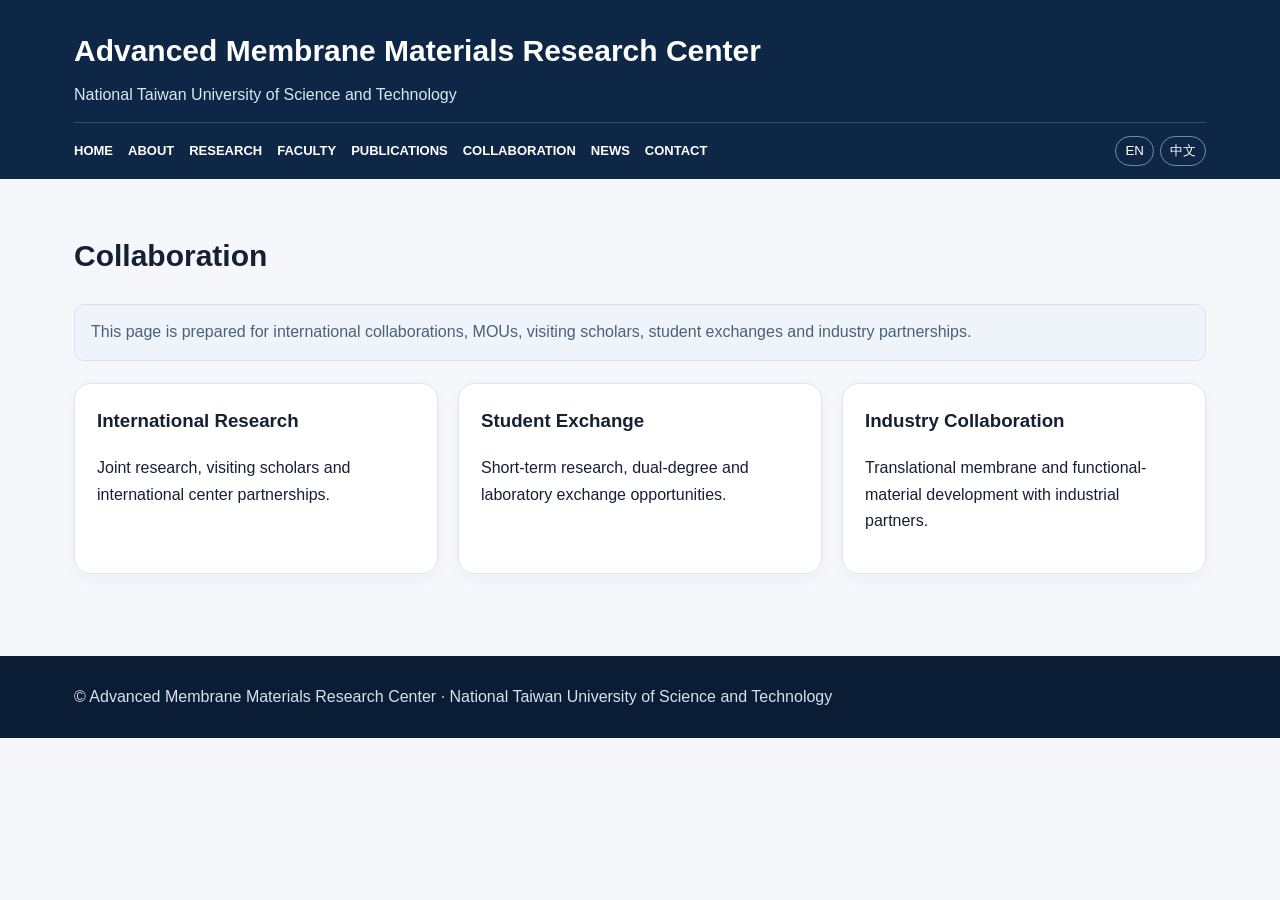
==== collaboration.html @ 9575aef3 "feat: publish bilingual AMMRC website" ====
<!doctype html><html lang="en"><head><meta charset="utf-8"><meta name="viewport" content="width=device-width,initial-scale=1"><title>Collaboration | AMMRC</title><link rel="stylesheet" href="style.css"></head><body><header class="top"><div class="wrap"><div class="brand"><h1 data-i18n="brand">Advanced Membrane Materials Research Center</h1><p data-i18n="affiliation">National Taiwan University of Science and Technology</p></div><nav class="nav"><a href="index.html" data-i18n="navHome">HOME</a><a href="about.html" data-i18n="navAbout">ABOUT</a><a href="research.html" data-i18n="navResearch">RESEARCH</a><a href="faculty.html" data-i18n="navFaculty">FACULTY</a><a href="publications.html" data-i18n="navPublications">PUBLICATIONS</a><a href="collaboration.html" data-i18n="navCollaboration">COLLABORATION</a><a href="news.html" data-i18n="navNews">NEWS</a><a href="contact.html" data-i18n="navContact">CONTACT</a><span class="lang-toggle"><button data-lang="en">EN</button><button data-lang="zh">中文</button></span></nav></div></header><section class="section"><div class="wrap"><h2 data-i18n="collaborationTitle">Collaboration</h2><div class="notice" data-i18n="collaborationText"></div><div class="grid" style="margin-top:22px"><article class="card"><h3>International Research</h3><p>Joint research, visiting scholars and international center partnerships.</p></article><article class="card"><h3>Student Exchange</h3><p>Short-term research, dual-degree and laboratory exchange opportunities.</p></article><article class="card"><h3>Industry Collaboration</h3><p>Translational membrane and functional-material development with industrial partners.</p></article></div></div></section><footer class="footer"><div class="wrap">© Advanced Membrane Materials Research Center · National Taiwan University of Science and Technology</div></footer><script src="language.js"></script></body></html>
---- style.css ----
:root{--nav:#0f2747;--accent:#2f68a5;--bg:#f5f7fb;--card:#fff;--ink:#162033;--muted:#5c667a;--line:#dfe5ee;--soft:#edf3f9}*{box-sizing:border-box}body{margin:0;font-family:Arial,"Noto Sans TC",sans-serif;background:var(--bg);color:var(--ink);line-height:1.65}a{color:var(--accent);text-decoration:none}a:hover{text-decoration:underline}img{max-width:100%;display:block}.wrap{max-width:1180px;margin:auto;padding:0 24px}.top{background:var(--nav);color:#fff}.brand{padding:26px 0 14px}.brand h1{margin:0;font-size:30px}.brand p{margin:6px 0 0;color:#dbe6f4}.nav{display:flex;gap:15px;align-items:center;flex-wrap:wrap;padding:13px 0;border-top:1px solid rgba(255,255,255,.18)}.nav a{color:#fff;font-size:13px;font-weight:800}.lang-toggle{margin-left:auto;display:flex;gap:6px}.lang-toggle button{border:1px solid rgba(255,255,255,.45);background:transparent;color:white;padding:5px 9px;border-radius:999px;cursor:pointer}.hero{padding:62px 0;background:linear-gradient(135deg,#e9f0f8,#fff)}.hero-grid{display:grid;grid-template-columns:1.2fr .8fr;gap:42px;align-items:center}.eyebrow{font-size:12px;letter-spacing:.14em;font-weight:800;color:#426a93}.hero h2{font-size:46px;line-height:1.12;margin:8px 0 18px}.hero p{font-size:18px;color:var(--muted)}.hero-panel{background:white;border:1px solid var(--line);border-radius:18px;padding:28px;box-shadow:0 10px 30px rgba(15,39,71,.08)}.section{padding:52px 0}.section-soft{background:var(--soft)}.section h2{font-size:30px;margin:0 0 24px}.grid{display:grid;grid-template-columns:repeat(3,minmax(0,1fr));gap:20px}.card{background:var(--card);border:1px solid var(--line);border-radius:16px;padding:22px;box-shadow:0 5px 16px rgba(20,40,70,.045)}.card h3{margin-top:0}.muted{color:var(--muted)}.btn{display:inline-block;background:var(--nav);color:white;padding:10px 15px;border-radius:8px;font-weight:700;margin-right:8px}.btn.light{background:white;color:var(--nav);border:1px solid #cbd7e5}.faculty-grid{display:grid;grid-template-columns:repeat(4,minmax(0,1fr));gap:20px}.faculty-card{background:white;border:1px solid var(--line);border-radius:16px;overflow:hidden;box-shadow:0 6px 18px rgba(20,40,70,.055)}.faculty-card img{width:100%;aspect-ratio:4/5;object-fit:cover;object-position:center top;background:#eef2f6}.faculty-card-body{padding:16px}.faculty-card h3{margin:0 0 3px}.faculty-card .role{font-weight:700;color:#2f4f70;font-size:14px}.tags{margin:10px 0}.tag{display:inline-block;background:#eaf1f9;color:#24486e;padding:4px 8px;border-radius:999px;font-size:12px;margin:2px}.actions{display:flex;gap:8px;flex-wrap:wrap;margin-top:12px}.profile-layout{display:grid;grid-template-columns:300px 1fr;gap:32px}.profile-photo{background:white;border:1px solid var(--line);border-radius:16px;overflow:hidden}.profile-photo img{width:100%;aspect-ratio:4/5;object-fit:cover}.pub-year{margin:0 0 34px}.pub-year h2{border-bottom:2px solid #dce5ef;padding-bottom:8px}.pub-item{background:#fff;border:1px solid var(--line);border-radius:12px;padding:16px 18px;margin:12px 0}.pub-item h3{margin:0 0 6px;font-size:18px}.pub-meta{font-size:14px;color:var(--muted)}.year-nav{display:flex;gap:8px;flex-wrap:wrap;margin:0 0 24px}.year-nav a{background:#eaf1f9;padding:6px 11px;border-radius:999px;font-weight:700}.footer{background:#0b1d35;color:#d7e1ed;padding:28px 0;margin-top:30px}.notice{background:#eef4fa;border:1px solid #d5e1ee;padding:14px 16px;border-radius:10px;color:#4d6075}.news-list{display:grid;gap:14px}.news-item{background:#fff;border:1px solid var(--line);border-radius:14px;padding:18px}.contact-grid{display:grid;grid-template-columns:1fr 1fr;gap:24px}@media(max-width:900px){.hero-grid,.profile-layout,.contact-grid{grid-template-columns:1fr}.grid{grid-template-columns:1fr 1fr}.faculty-grid{grid-template-columns:repeat(2,1fr)}.hero h2{font-size:38px}}@media(max-width:620px){.wrap{padding:0 18px}.brand h1{font-size:25px}.hero{padding:42px 0}.hero h2{font-size:32px}.grid,.faculty-grid{grid-template-columns:1fr}.nav{gap:10px}.lang-toggle{width:100%;margin-left:0}.section{padding:38px 0}}
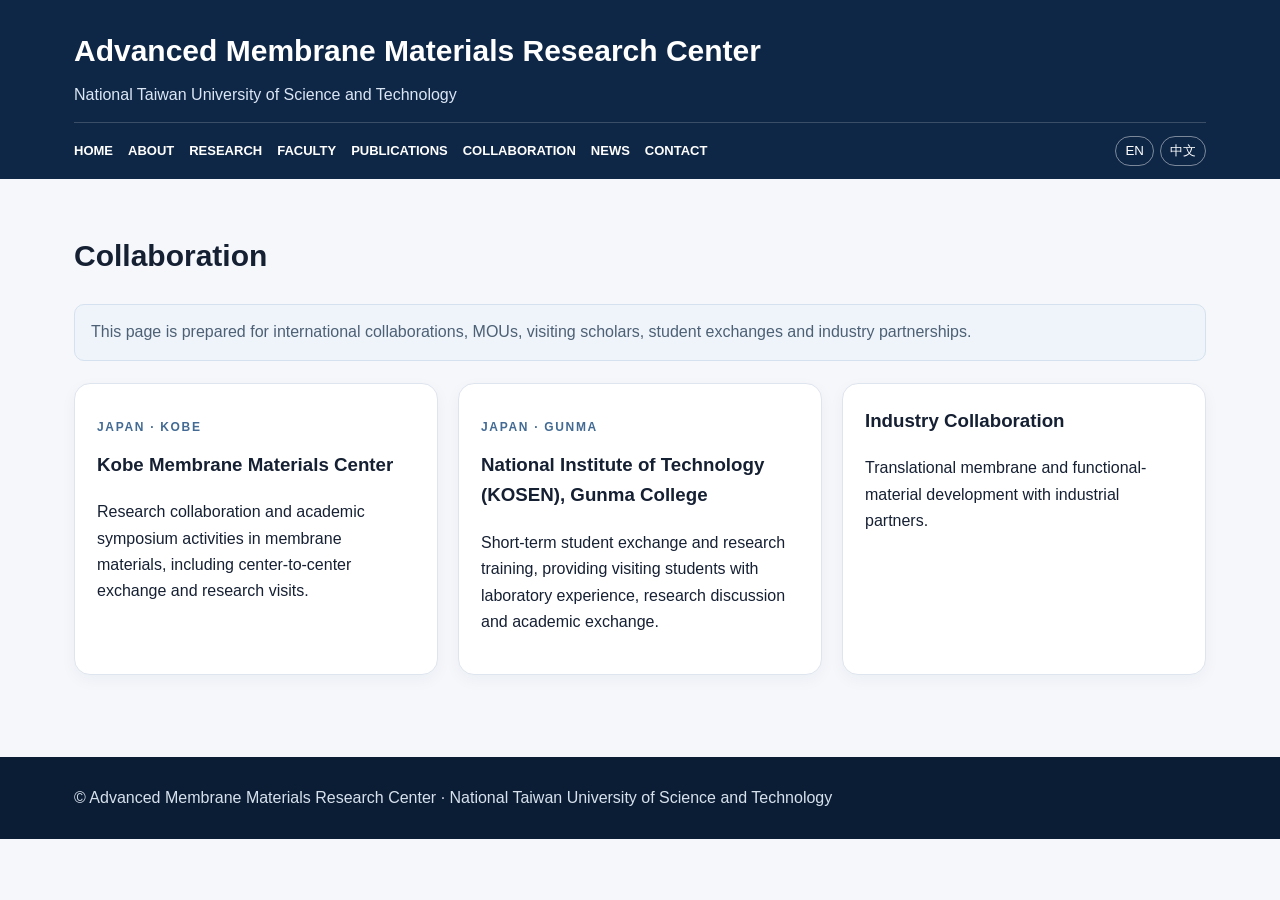
==== commit 2f3c3b6d: "feat: add Japan collaboration partners" ====
--- a/collaboration.html
+++ b/collaboration.html
@@ -1 +1 @@
-<!doctype html><html lang="en"><head><meta charset="utf-8"><meta name="viewport" content="width=device-width,initial-scale=1"><title>Collaboration | AMMRC</title><link rel="stylesheet" href="style.css"></head><body><header class="top"><div class="wrap"><div class="brand"><h1 data-i18n="brand">Advanced Membrane Materials Research Center</h1><p data-i18n="affiliation">National Taiwan University of Science and Technology</p></div><nav class="nav"><a href="index.html" data-i18n="navHome">HOME</a><a href="about.html" data-i18n="navAbout">ABOUT</a><a href="research.html" data-i18n="navResearch">RESEARCH</a><a href="faculty.html" data-i18n="navFaculty">FACULTY</a><a href="publications.html" data-i18n="navPublications">PUBLICATIONS</a><a href="collaboration.html" data-i18n="navCollaboration">COLLABORATION</a><a href="news.html" data-i18n="navNews">NEWS</a><a href="contact.html" data-i18n="navContact">CONTACT</a><span class="lang-toggle"><button data-lang="en">EN</button><button data-lang="zh">中文</button></span></nav></div></header><section class="section"><div class="wrap"><h2 data-i18n="collaborationTitle">Collaboration</h2><div class="notice" data-i18n="collaborationText"></div><div class="grid" style="margin-top:22px"><article class="card"><h3>International Research</h3><p>Joint research, visiting scholars and international center partnerships.</p></article><article class="card"><h3>Student Exchange</h3><p>Short-term research, dual-degree and laboratory exchange opportunities.</p></article><article class="card"><h3>Industry Collaboration</h3><p>Translational membrane and functional-material development with industrial partners.</p></article></div></div></section><footer class="footer"><div class="wrap">© Advanced Membrane Materials Research Center · National Taiwan University of Science and Technology</div></footer><script src="language.js"></script></body></html>+<!doctype html><html lang="en"><head><meta charset="utf-8"><meta name="viewport" content="width=device-width,initial-scale=1"><title>Collaboration | AMMRC</title><link rel="stylesheet" href="style.css"></head><body><header class="top"><div class="wrap"><div class="brand"><h1 data-i18n="brand">Advanced Membrane Materials Research Center</h1><p data-i18n="affiliation">National Taiwan University of Science and Technology</p></div><nav class="nav"><a href="index.html" data-i18n="navHome">HOME</a><a href="about.html" data-i18n="navAbout">ABOUT</a><a href="research.html" data-i18n="navResearch">RESEARCH</a><a href="faculty.html" data-i18n="navFaculty">FACULTY</a><a href="publications.html" data-i18n="navPublications">PUBLICATIONS</a><a href="collaboration.html" data-i18n="navCollaboration">COLLABORATION</a><a href="news.html" data-i18n="navNews">NEWS</a><a href="contact.html" data-i18n="navContact">CONTACT</a><span class="lang-toggle"><button data-lang="en">EN</button><button data-lang="zh">中文</button></span></nav></div></header><section class="section"><div class="wrap"><h2 data-i18n="collaborationTitle">Collaboration</h2><div class="notice" data-i18n="collaborationText"></div><div class="grid" style="margin-top:22px"><article class="card"><p class="eyebrow">JAPAN · KOBE</p><h3 data-i18n="kobeTitle">Kobe Membrane Materials Center</h3><p data-i18n="kobeText">Research collaboration and academic symposium activities in membrane materials, including center-to-center exchange and research visits.</p></article><article class="card"><p class="eyebrow">JAPAN · GUNMA</p><h3 data-i18n="gunmaTitle">National Institute of Technology (KOSEN), Gunma College</h3><p data-i18n="gunmaText">Short-term student exchange and research training, providing visiting students with laboratory experience, research discussion and academic exchange.</p></article><article class="card"><h3 data-i18n="industryTitle">Industry Collaboration</h3><p data-i18n="industryText">Translational membrane and functional-material development with industrial partners.</p></article></div></div></section><footer class="footer"><div class="wrap">© Advanced Membrane Materials Research Center · National Taiwan University of Science and Technology</div></footer><script src="language.js"></script></body></html>
--- a/style.css
+++ b/style.css
@@ -1 +1 @@
-:root{--nav:#0f2747;--accent:#2f68a5;--bg:#f5f7fb;--card:#fff;--ink:#162033;--muted:#5c667a;--line:#dfe5ee;--soft:#edf3f9}*{box-sizing:border-box}body{margin:0;font-family:Arial,"Noto Sans TC",sans-serif;background:var(--bg);color:var(--ink);line-height:1.65}a{color:var(--accent);text-decoration:none}a:hover{text-decoration:underline}img{max-width:100%;display:block}.wrap{max-width:1180px;margin:auto;padding:0 24px}.top{background:var(--nav);color:#fff}.brand{padding:26px 0 14px}.brand h1{margin:0;font-size:30px}.brand p{margin:6px 0 0;color:#dbe6f4}.nav{display:flex;gap:15px;align-items:center;flex-wrap:wrap;padding:13px 0;border-top:1px solid rgba(255,255,255,.18)}.nav a{color:#fff;font-size:13px;font-weight:800}.lang-toggle{margin-left:auto;display:flex;gap:6px}.lang-toggle button{border:1px solid rgba(255,255,255,.45);background:transparent;color:white;padding:5px 9px;border-radius:999px;cursor:pointer}.hero{padding:62px 0;background:linear-gradient(135deg,#e9f0f8,#fff)}.hero-grid{display:grid;grid-template-columns:1.2fr .8fr;gap:42px;align-items:center}.eyebrow{font-size:12px;letter-spacing:.14em;font-weight:800;color:#426a93}.hero h2{font-size:46px;line-height:1.12;margin:8px 0 18px}.hero p{font-size:18px;color:var(--muted)}.hero-panel{background:white;border:1px solid var(--line);border-radius:18px;padding:28px;box-shadow:0 10px 30px rgba(15,39,71,.08)}.section{padding:52px 0}.section-soft{background:var(--soft)}.section h2{font-size:30px;margin:0 0 24px}.grid{display:grid;grid-template-columns:repeat(3,minmax(0,1fr));gap:20px}.card{background:var(--card);border:1px solid var(--line);border-radius:16px;padding:22px;box-shadow:0 5px 16px rgba(20,40,70,.045)}.card h3{margin-top:0}.muted{color:var(--muted)}.btn{display:inline-block;background:var(--nav);color:white;padding:10px 15px;border-radius:8px;font-weight:700;margin-right:8px}.btn.light{background:white;color:var(--nav);border:1px solid #cbd7e5}.faculty-grid{display:grid;grid-template-columns:repeat(4,minmax(0,1fr));gap:20px}.faculty-card{background:white;border:1px solid var(--line);border-radius:16px;overflow:hidden;box-shadow:0 6px 18px rgba(20,40,70,.055)}.faculty-card img{width:100%;aspect-ratio:4/5;object-fit:cover;object-position:center top;background:#eef2f6}.faculty-card-body{padding:16px}.faculty-card h3{margin:0 0 3px}.faculty-card .role{font-weight:700;color:#2f4f70;font-size:14px}.tags{margin:10px 0}.tag{display:inline-block;background:#eaf1f9;color:#24486e;padding:4px 8px;border-radius:999px;font-size:12px;margin:2px}.actions{display:flex;gap:8px;flex-wrap:wrap;margin-top:12px}.profile-layout{display:grid;grid-template-columns:300px 1fr;gap:32px}.profile-photo{background:white;border:1px solid var(--line);border-radius:16px;overflow:hidden}.profile-photo img{width:100%;aspect-ratio:4/5;object-fit:cover}.pub-year{margin:0 0 34px}.pub-year h2{border-bottom:2px solid #dce5ef;padding-bottom:8px}.pub-item{background:#fff;border:1px solid var(--line);border-radius:12px;padding:16px 18px;margin:12px 0}.pub-item h3{margin:0 0 6px;font-size:18px}.pub-meta{font-size:14px;color:var(--muted)}.year-nav{display:flex;gap:8px;flex-wrap:wrap;margin:0 0 24px}.year-nav a{background:#eaf1f9;padding:6px 11px;border-radius:999px;font-weight:700}.footer{background:#0b1d35;color:#d7e1ed;padding:28px 0;margin-top:30px}.notice{background:#eef4fa;border:1px solid #d5e1ee;padding:14px 16px;border-radius:10px;color:#4d6075}.news-list{display:grid;gap:14px}.news-item{background:#fff;border:1px solid var(--line);border-radius:14px;padding:18px}.contact-grid{display:grid;grid-template-columns:1fr 1fr;gap:24px}@media(max-width:900px){.hero-grid,.profile-layout,.contact-grid{grid-template-columns:1fr}.grid{grid-template-columns:1fr 1fr}.faculty-grid{grid-template-columns:repeat(2,1fr)}.hero h2{font-size:38px}}@media(max-width:620px){.wrap{padding:0 18px}.brand h1{font-size:25px}.hero{padding:42px 0}.hero h2{font-size:32px}.grid,.faculty-grid{grid-template-columns:1fr}.nav{gap:10px}.lang-toggle{width:100%;margin-left:0}.section{padding:38px 0}}
+:root{--nav:#0f2747;--accent:#2f68a5;--bg:#f5f7fb;--card:#fff;--ink:#162033;--muted:#5c667a;--line:#dfe5ee;--soft:#edf3f9}*{box-sizing:border-box}body{margin:0;font-family:Arial,"Noto Sans TC",sans-serif;background:var(--bg);color:var(--ink);line-height:1.65}a{color:var(--accent);text-decoration:none}a:hover{text-decoration:underline}img{max-width:100%;display:block}.wrap{max-width:1180px;margin:auto;padding:0 24px}.top{background:var(--nav);color:#fff}.brand{padding:26px 0 14px}.brand h1{margin:0;font-size:30px}.brand p{margin:6px 0 0;color:#dbe6f4}.nav{display:flex;gap:15px;align-items:center;flex-wrap:wrap;padding:13px 0;border-top:1px solid rgba(255,255,255,.18)}.nav a{color:#fff;font-size:13px;font-weight:800}.lang-toggle{margin-left:auto;display:flex;gap:6px}.lang-toggle button{border:1px solid rgba(255,255,255,.45);background:transparent;color:white;padding:5px 9px;border-radius:999px;cursor:pointer}.hero{padding:62px 0;background:linear-gradient(135deg,#e9f0f8,#fff)}.hero-grid{display:grid;grid-template-columns:1.2fr .8fr;gap:42px;align-items:center}.eyebrow{font-size:12px;letter-spacing:.14em;font-weight:800;color:#426a93}.hero h2{font-size:46px;line-height:1.12;margin:8px 0 18px}.hero p{font-size:18px;color:var(--muted)}.hero-panel{background:white;border:1px solid var(--line);border-radius:18px;padding:28px;box-shadow:0 10px 30px rgba(15,39,71,.08)}.section{padding:52px 0}.section-soft{background:var(--soft)}.section h2{font-size:30px;margin:0 0 24px}.grid{display:grid;grid-template-columns:repeat(3,minmax(0,1fr));gap:20px}.card{background:var(--card);border:1px solid var(--line);border-radius:16px;padding:22px;box-shadow:0 5px 16px rgba(20,40,70,.045)}.card h3{margin-top:0}.muted{color:var(--muted)}.btn{display:inline-block;background:var(--nav);color:white;padding:10px 15px;border-radius:8px;font-weight:700;margin-right:8px}.btn.light{background:white;color:var(--nav);border:1px solid #cbd7e5}.video-head{max-width:760px;margin-bottom:22px}.video-head h2{margin:5px 0 8px}.video-head p:last-child{margin:0}.video-frame{position:relative;width:100%;aspect-ratio:16/9;background:#0b1d35;border-radius:18px;overflow:hidden;box-shadow:0 12px 32px rgba(15,39,71,.14);border:1px solid #d5e1ee}.video-frame iframe{position:absolute;inset:0;width:100%;height:100%;border:0}.faculty-grid{display:grid;grid-template-columns:repeat(4,minmax(0,1fr));gap:20px}.faculty-card{background:white;border:1px solid var(--line);border-radius:16px;overflow:hidden;box-shadow:0 6px 18px rgba(20,40,70,.055)}.faculty-card img{width:100%;aspect-ratio:4/5;object-fit:cover;object-position:center top;background:#eef2f6}.faculty-card-body{padding:16px}.faculty-card h3{margin:0 0 3px}.faculty-card .role{font-weight:700;color:#2f4f70;font-size:14px}.tags{margin:10px 0}.tag{display:inline-block;background:#eaf1f9;color:#24486e;padding:4px 8px;border-radius:999px;font-size:12px;margin:2px}.actions{display:flex;gap:8px;flex-wrap:wrap;margin-top:12px}.profile-layout{display:grid;grid-template-columns:300px 1fr;gap:32px}.profile-photo{background:white;border:1px solid var(--line);border-radius:16px;overflow:hidden}.profile-photo img{width:100%;aspect-ratio:4/5;object-fit:cover}.pub-year{margin:0 0 34px}.pub-year h2{border-bottom:2px solid #dce5ef;padding-bottom:8px}.pub-item{background:#fff;border:1px solid var(--line);border-radius:12px;padding:16px 18px;margin:12px 0}.pub-item h3{margin:0 0 6px;font-size:18px}.pub-meta{font-size:14px;color:var(--muted)}.year-nav{display:flex;gap:8px;flex-wrap:wrap;margin:0 0 24px}.year-nav a{background:#eaf1f9;padding:6px 11px;border-radius:999px;font-weight:700}.footer{background:#0b1d35;color:#d7e1ed;padding:28px 0;margin-top:30px}.notice{background:#eef4fa;border:1px solid #d5e1ee;padding:14px 16px;border-radius:10px;color:#4d6075}.news-list{display:grid;gap:14px}.news-item{background:#fff;border:1px solid var(--line);border-radius:14px;padding:18px}.contact-grid{display:grid;grid-template-columns:1fr 1fr;gap:24px}@media(max-width:900px){.hero-grid,.profile-layout,.contact-grid{grid-template-columns:1fr}.grid{grid-template-columns:1fr 1fr}.faculty-grid{grid-template-columns:repeat(2,1fr)}.hero h2{font-size:38px}}@media(max-width:620px){.wrap{padding:0 18px}.brand h1{font-size:25px}.hero{padding:42px 0}.hero h2{font-size:32px}.grid,.faculty-grid{grid-template-columns:1fr}.nav{gap:10px}.lang-toggle{width:100%;margin-left:0}.section{padding:38px 0}.video-frame{border-radius:12px}}
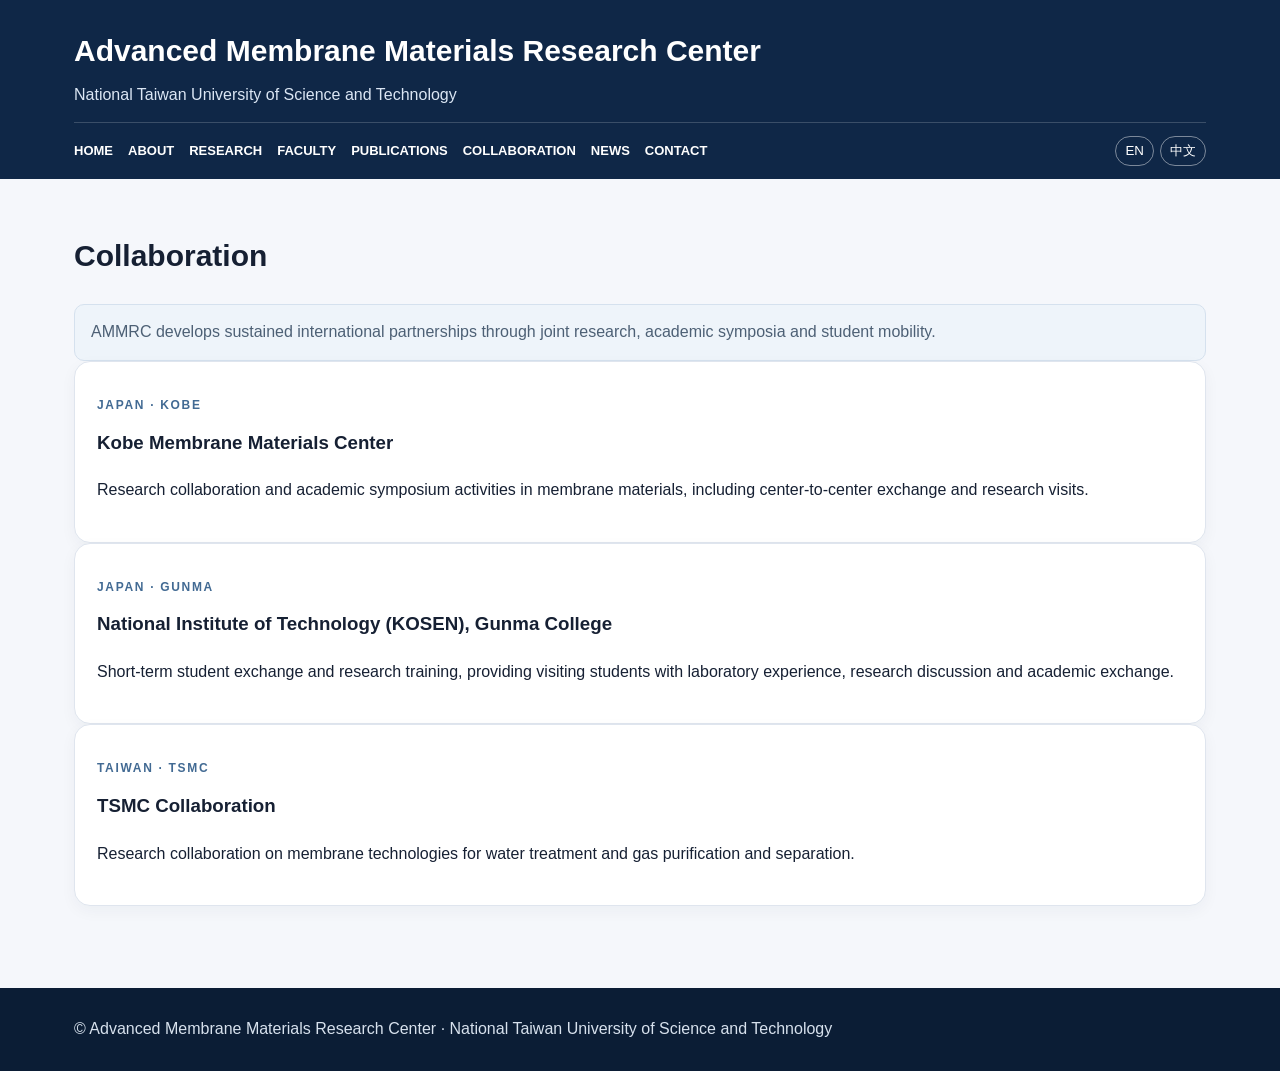
==== commit 74f2e7b2: "refine collaboration cards and TSMC full name" ====
--- a/collaboration.html
+++ b/collaboration.html
@@ -1 +1 @@
-<!doctype html><html lang="en"><head><meta charset="utf-8"><meta name="viewport" content="width=device-width,initial-scale=1"><title>Collaboration | AMMRC</title><link rel="stylesheet" href="style.css"></head><body><header class="top"><div class="wrap"><div class="brand"><h1 data-i18n="brand">Advanced Membrane Materials Research Center</h1><p data-i18n="affiliation">National Taiwan University of Science and Technology</p></div><nav class="nav"><a href="index.html" data-i18n="navHome">HOME</a><a href="about.html" data-i18n="navAbout">ABOUT</a><a href="research.html" data-i18n="navResearch">RESEARCH</a><a href="faculty.html" data-i18n="navFaculty">FACULTY</a><a href="publications.html" data-i18n="navPublications">PUBLICATIONS</a><a href="collaboration.html" data-i18n="navCollaboration">COLLABORATION</a><a href="news.html" data-i18n="navNews">NEWS</a><a href="contact.html" data-i18n="navContact">CONTACT</a><span class="lang-toggle"><button data-lang="en">EN</button><button data-lang="zh">中文</button></span></nav></div></header><section class="section"><div class="wrap"><h2 data-i18n="collaborationTitle">Collaboration</h2><div class="notice" data-i18n="collaborationText"></div><div class="grid" style="margin-top:22px"><article class="card"><p class="eyebrow">JAPAN · KOBE</p><h3 data-i18n="kobeTitle">Kobe Membrane Materials Center</h3><p data-i18n="kobeText">Research collaboration and academic symposium activities in membrane materials, including center-to-center exchange and research visits.</p></article><article class="card"><p class="eyebrow">JAPAN · GUNMA</p><h3 data-i18n="gunmaTitle">National Institute of Technology (KOSEN), Gunma College</h3><p data-i18n="gunmaText">Short-term student exchange and research training, providing visiting students with laboratory experience, research discussion and academic exchange.</p></article><article class="card"><h3 data-i18n="industryTitle">Industry Collaboration</h3><p data-i18n="industryText">Translational membrane and functional-material development with industrial partners.</p></article></div></div></section><footer class="footer"><div class="wrap">© Advanced Membrane Materials Research Center · National Taiwan University of Science and Technology</div></footer><script src="language.js"></script></body></html>+<!doctype html><html lang="en"><head><meta charset="utf-8"><meta name="viewport" content="width=device-width,initial-scale=1"><title>Collaboration | AMMRC</title><link rel="stylesheet" href="style.css?v=20261004-collaboration-2"></head><body><header class="top"><div class="wrap"><div class="brand"><h1 data-i18n="brand">Advanced Membrane Materials Research Center</h1><p data-i18n="affiliation">National Taiwan University of Science and Technology</p></div><nav class="nav"><a href="index.html" data-i18n="navHome">HOME</a><a href="about.html" data-i18n="navAbout">ABOUT</a><a href="research.html" data-i18n="navResearch">RESEARCH</a><a href="faculty.html" data-i18n="navFaculty">FACULTY</a><a href="publications.html" data-i18n="navPublications">PUBLICATIONS</a><a href="collaboration.html" data-i18n="navCollaboration">COLLABORATION</a><a href="news.html" data-i18n="navNews">NEWS</a><a href="contact.html" data-i18n="navContact">CONTACT</a><span class="lang-toggle"><button data-lang="en">EN</button><button data-lang="zh">中文</button></span></nav></div></header><section class="section collaboration-page"><div class="wrap"><h2 data-i18n="collaborationTitle">Collaboration</h2><div class="notice" data-i18n="collaborationText"></div><div class="collaboration-grid"><article class="card collaboration-card"><p class="eyebrow">JAPAN · KOBE</p><h3 data-i18n="kobeTitle">Kobe Membrane Materials Center</h3><p data-i18n="kobeText">Research collaboration and academic symposium activities in membrane materials, including center-to-center exchange and research visits.</p></article><article class="card collaboration-card"><p class="eyebrow">JAPAN · GUNMA</p><h3 data-i18n="gunmaTitle">National Institute of Technology (KOSEN), Gunma College</h3><p data-i18n="gunmaText">Short-term student exchange and research training, providing visiting students with laboratory experience, research discussion and academic exchange.</p></article><article class="card collaboration-card"><p class="eyebrow">TAIWAN · TSMC</p><h3 data-i18n="industryTitle">Taiwan Semiconductor Manufacturing Company Limited (TSMC)</h3><p data-i18n="industryText">Research collaboration on membrane technologies for water treatment and gas purification and separation.</p></article></div></div></section><footer class="footer"><div class="wrap">© Advanced Membrane Materials Research Center · National Taiwan University of Science and Technology</div></footer><script src="language.js"></script></body></html>
--- a/style.css
+++ b/style.css
@@ -1 +1 @@
-:root{--nav:#0f2747;--accent:#2f68a5;--bg:#f5f7fb;--card:#fff;--ink:#162033;--muted:#5c667a;--line:#dfe5ee;--soft:#edf3f9}*{box-sizing:border-box}body{margin:0;font-family:Arial,"Noto Sans TC",sans-serif;background:var(--bg);color:var(--ink);line-height:1.65}a{color:var(--accent);text-decoration:none}a:hover{text-decoration:underline}img{max-width:100%;display:block}.wrap{max-width:1180px;margin:auto;padding:0 24px}.top{background:var(--nav);color:#fff}.brand{padding:26px 0 14px}.brand h1{margin:0;font-size:30px}.brand p{margin:6px 0 0;color:#dbe6f4}.nav{display:flex;gap:15px;align-items:center;flex-wrap:wrap;padding:13px 0;border-top:1px solid rgba(255,255,255,.18)}.nav a{color:#fff;font-size:13px;font-weight:800}.lang-toggle{margin-left:auto;display:flex;gap:6px}.lang-toggle button{border:1px solid rgba(255,255,255,.45);background:transparent;color:white;padding:5px 9px;border-radius:999px;cursor:pointer}.hero{padding:62px 0;background:linear-gradient(135deg,#e9f0f8,#fff)}.hero-grid{display:grid;grid-template-columns:1.2fr .8fr;gap:42px;align-items:center}.eyebrow{font-size:12px;letter-spacing:.14em;font-weight:800;color:#426a93}.hero h2{font-size:46px;line-height:1.12;margin:8px 0 18px}.hero p{font-size:18px;color:var(--muted)}.hero-panel{background:white;border:1px solid var(--line);border-radius:18px;padding:28px;box-shadow:0 10px 30px rgba(15,39,71,.08)}.section{padding:52px 0}.section-soft{background:var(--soft)}.section h2{font-size:30px;margin:0 0 24px}.grid{display:grid;grid-template-columns:repeat(3,minmax(0,1fr));gap:20px}.card{background:var(--card);border:1px solid var(--line);border-radius:16px;padding:22px;box-shadow:0 5px 16px rgba(20,40,70,.045)}.card h3{margin-top:0}.muted{color:var(--muted)}.btn{display:inline-block;background:var(--nav);color:white;padding:10px 15px;border-radius:8px;font-weight:700;margin-right:8px}.btn.light{background:white;color:var(--nav);border:1px solid #cbd7e5}.video-head{max-width:760px;margin-bottom:22px}.video-head h2{margin:5px 0 8px}.video-head p:last-child{margin:0}.video-frame{position:relative;width:100%;aspect-ratio:16/9;background:#0b1d35;border-radius:18px;overflow:hidden;box-shadow:0 12px 32px rgba(15,39,71,.14);border:1px solid #d5e1ee}.video-frame iframe{position:absolute;inset:0;width:100%;height:100%;border:0}.faculty-grid{display:grid;grid-template-columns:repeat(4,minmax(0,1fr));gap:20px}.faculty-card{background:white;border:1px solid var(--line);border-radius:16px;overflow:hidden;box-shadow:0 6px 18px rgba(20,40,70,.055)}.faculty-card img{width:100%;aspect-ratio:4/5;object-fit:cover;object-position:center top;background:#eef2f6}.faculty-card-body{padding:16px}.faculty-card h3{margin:0 0 3px}.faculty-card .role{font-weight:700;color:#2f4f70;font-size:14px}.tags{margin:10px 0}.tag{display:inline-block;background:#eaf1f9;color:#24486e;padding:4px 8px;border-radius:999px;font-size:12px;margin:2px}.actions{display:flex;gap:8px;flex-wrap:wrap;margin-top:12px}.profile-layout{display:grid;grid-template-columns:300px 1fr;gap:32px}.profile-photo{background:white;border:1px solid var(--line);border-radius:16px;overflow:hidden}.profile-photo img{width:100%;aspect-ratio:4/5;object-fit:cover}.pub-year{margin:0 0 34px}.pub-year h2{border-bottom:2px solid #dce5ef;padding-bottom:8px}.pub-item{background:#fff;border:1px solid var(--line);border-radius:12px;padding:16px 18px;margin:12px 0}.pub-item h3{margin:0 0 6px;font-size:18px}.pub-meta{font-size:14px;color:var(--muted)}.year-nav{display:flex;gap:8px;flex-wrap:wrap;margin:0 0 24px}.year-nav a{background:#eaf1f9;padding:6px 11px;border-radius:999px;font-weight:700}.footer{background:#0b1d35;color:#d7e1ed;padding:28px 0;margin-top:30px}.notice{background:#eef4fa;border:1px solid #d5e1ee;padding:14px 16px;border-radius:10px;color:#4d6075}.news-list{display:grid;gap:14px}.news-item{background:#fff;border:1px solid var(--line);border-radius:14px;padding:18px}.contact-grid{display:grid;grid-template-columns:1fr 1fr;gap:24px}@media(max-width:900px){.hero-grid,.profile-layout,.contact-grid{grid-template-columns:1fr}.grid{grid-template-columns:1fr 1fr}.faculty-grid{grid-template-columns:repeat(2,1fr)}.hero h2{font-size:38px}}@media(max-width:620px){.wrap{padding:0 18px}.brand h1{font-size:25px}.hero{padding:42px 0}.hero h2{font-size:32px}.grid,.faculty-grid{grid-template-columns:1fr}.nav{gap:10px}.lang-toggle{width:100%;margin-left:0}.section{padding:38px 0}.video-frame{border-radius:12px}}
+:root{--nav:#0f2747;--accent:#2f68a5;--bg:#f5f7fb;--card:#fff;--ink:#162033;--muted:#5c667a;--line:#dfe5ee;--soft:#edf3f9}*{box-sizing:border-box}body{margin:0;font-family:Arial,"Noto Sans TC",sans-serif;background:var(--bg);color:var(--ink);line-height:1.65}a{color:var(--accent);text-decoration:none}a:hover{text-decoration:underline}img{max-width:100%;display:block}.wrap{max-width:1180px;margin:auto;padding:0 24px}.top{background:var(--nav);color:#fff}.brand{padding:26px 0 14px}.brand h1{margin:0;font-size:30px}.brand p{margin:6px 0 0;color:#dbe6f4}.nav{display:flex;gap:15px;align-items:center;flex-wrap:wrap;padding:13px 0;border-top:1px solid rgba(255,255,255,.18)}.nav a{color:#fff;font-size:13px;font-weight:800}.lang-toggle{margin-left:auto;display:flex;gap:6px}.lang-toggle button{border:1px solid rgba(255,255,255,.45);background:transparent;color:white;padding:5px 9px;border-radius:999px;cursor:pointer}.hero{padding:62px 0;background:linear-gradient(135deg,#e9f0f8,#fff)}.hero-grid{display:grid;grid-template-columns:1.2fr .8fr;gap:42px;align-items:center}.eyebrow{font-size:12px;letter-spacing:.14em;font-weight:800;color:#426a93}.hero h2{font-size:46px;line-height:1.12;margin:8px 0 18px}.hero p{font-size:18px;color:var(--muted)}.hero-panel{background:white;border:1px solid var(--line);border-radius:18px;padding:28px;box-shadow:0 10px 30px rgba(15,39,71,.08)}.section{padding:52px 0}.section-soft{background:var(--soft)}.section h2{font-size:30px;margin:0 0 24px}.grid{display:grid;grid-template-columns:repeat(3,minmax(0,1fr));gap:20px}.card{background:var(--card);border:1px solid var(--line);border-radius:16px;padding:22px;box-shadow:0 5px 16px rgba(20,40,70,.045)}.card h3{margin-top:0}.muted{color:var(--muted)}.btn{display:inline-block;background:var(--nav);color:white;padding:10px 15px;border-radius:8px;font-weight:700;margin-right:8px}.btn.light{background:white;color:var(--nav);border:1px solid #cbd7e5}.intro-video .video-head{max-width:900px;margin:0 auto 26px;text-align:center}.video-head h2{margin:5px 0 8px}.video-head p:last-child{margin:0}.video-frame{position:relative;width:min(100%,1080px);margin:0 auto;aspect-ratio:16/9;background:#0b1d35;border-radius:18px;overflow:hidden;box-shadow:0 12px 32px rgba(15,39,71,.14);border:1px solid #d5e1ee}.video-frame iframe{position:absolute;inset:0;width:100%;height:100%;border:0}.research-page{padding-top:46px}.research-intro{max-width:900px;margin-bottom:30px}.research-intro h2{font-size:42px;margin:4px 0 10px}.research-intro .muted{font-size:18px;max-width:880px;margin:0}.research-grid{display:grid;grid-template-columns:repeat(2,minmax(0,1fr));gap:28px}.research-card{background:#fff;border:1px solid var(--line);border-radius:20px;overflow:hidden;box-shadow:0 10px 28px rgba(20,40,70,.07);transition:transform .18s ease,box-shadow .18s ease}.research-card:hover{transform:translateY(-3px);box-shadow:0 16px 36px rgba(20,40,70,.11)}.research-card>img{width:100%;aspect-ratio:4/3;object-fit:cover;background:#fff;border-bottom:1px solid #e4e9f0}.research-card-body{position:relative;padding:24px 26px 28px}.research-card-body h3{font-size:24px;line-height:1.25;margin:0 0 12px;padding-right:48px;color:#14213a}.research-card-body p{margin:0;color:var(--muted);font-size:16px}.research-no{position:absolute;right:24px;top:22px;font-size:13px;font-weight:800;letter-spacing:.08em;color:#6c88a7;background:#eef4fa;border:1px solid #d8e3ee;border-radius:999px;padding:4px 8px}.faculty-grid{display:grid;grid-template-columns:repeat(4,minmax(0,1fr));gap:20px}.faculty-card{background:white;border:1px solid var(--line);border-radius:16px;overflow:hidden;box-shadow:0 6px 18px rgba(20,40,70,.055)}.faculty-card img{width:100%;aspect-ratio:4/5;object-fit:cover;object-position:center top;background:#eef2f6}.faculty-card-body{padding:16px}.faculty-card h3{margin:0 0 3px}.faculty-card .role{font-weight:700;color:#2f4f70;font-size:14px}.tags{margin:10px 0}.tag{display:inline-block;background:#eaf1f9;color:#24486e;padding:4px 8px;border-radius:999px;font-size:12px;margin:2px}.actions{display:flex;gap:8px;flex-wrap:wrap;margin-top:12px}.profile-layout{display:grid;grid-template-columns:300px 1fr;gap:32px}.profile-photo{background:white;border:1px solid var(--line);border-radius:16px;overflow:hidden}.profile-photo img{width:100%;aspect-ratio:4/5;object-fit:cover}.pub-year{margin:0 0 34px}.pub-year h2{border-bottom:2px solid #dce5ef;padding-bottom:8px}.pub-item{background:#fff;border:1px solid var(--line);border-radius:12px;padding:16px 18px;margin:12px 0}.pub-item h3{margin:0 0 6px;font-size:18px}.pub-meta{font-size:14px;color:var(--muted)}.year-nav{display:flex;gap:8px;flex-wrap:wrap;margin:0 0 24px}.year-nav a{background:#eaf1f9;padding:6px 11px;border-radius:999px;font-weight:700}.footer{background:#0b1d35;color:#d7e1ed;padding:28px 0;margin-top:30px}.notice{background:#eef4fa;border:1px solid #d5e1ee;padding:14px 16px;border-radius:10px;color:#4d6075}.news-list{display:grid;gap:14px}.news-item{background:#fff;border:1px solid var(--line);border-radius:14px;padding:18px}.contact-grid{display:grid;grid-template-columns:1fr 1fr;gap:24px}@media(max-width:900px){.hero-grid,.profile-layout,.contact-grid{grid-template-columns:1fr}.grid{grid-template-columns:1fr 1fr}.faculty-grid{grid-template-columns:repeat(2,1fr)}.research-grid{grid-template-columns:1fr}.hero h2{font-size:38px}.video-frame{width:100%}.research-intro h2{font-size:36px}}@media(max-width:620px){.wrap{padding:0 18px}.brand h1{font-size:25px}.hero{padding:42px 0}.hero h2{font-size:32px}.grid,.faculty-grid{grid-template-columns:1fr}.nav{gap:10px}.lang-toggle{width:100%;margin-left:0}.section{padding:38px 0}.intro-video .video-head{text-align:left;margin-bottom:20px}.video-frame{border-radius:12px}.research-page{padding-top:34px}.research-intro h2{font-size:32px}.research-intro .muted{font-size:16px}.research-grid{gap:20px}.research-card{border-radius:16px}.research-card-body{padding:20px}.research-card-body h3{font-size:21px;padding-right:44px}.research-no{right:18px;top:18px}}
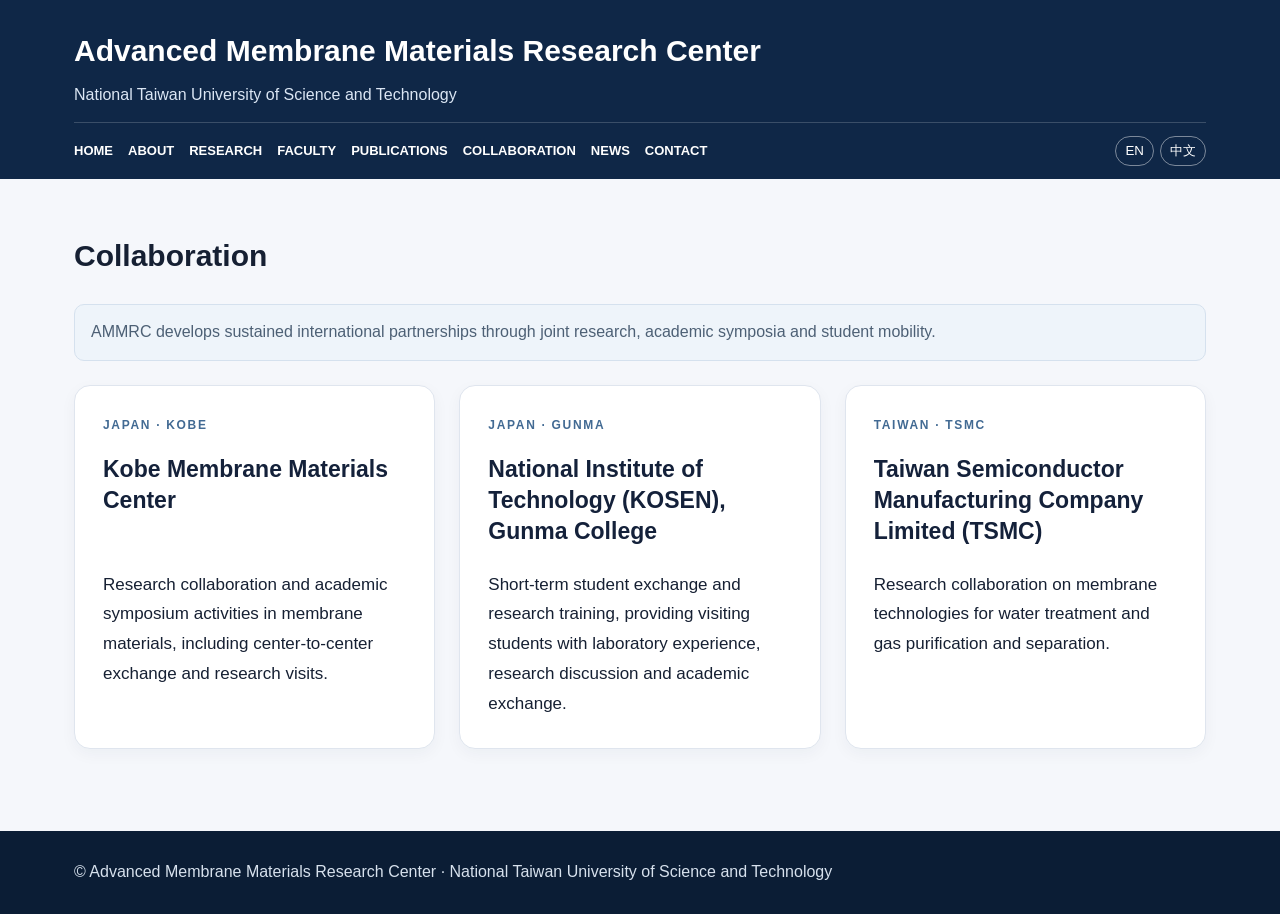
==== commit 1eaf35ff: "fix: show full TSMC company name on collaboration page" ====
--- a/collaboration.html
+++ b/collaboration.html
@@ -1 +1 @@
-<!doctype html><html lang="en"><head><meta charset="utf-8"><meta name="viewport" content="width=device-width,initial-scale=1"><title>Collaboration | AMMRC</title><link rel="stylesheet" href="style.css?v=20261004-collaboration-2"></head><body><header class="top"><div class="wrap"><div class="brand"><h1 data-i18n="brand">Advanced Membrane Materials Research Center</h1><p data-i18n="affiliation">National Taiwan University of Science and Technology</p></div><nav class="nav"><a href="index.html" data-i18n="navHome">HOME</a><a href="about.html" data-i18n="navAbout">ABOUT</a><a href="research.html" data-i18n="navResearch">RESEARCH</a><a href="faculty.html" data-i18n="navFaculty">FACULTY</a><a href="publications.html" data-i18n="navPublications">PUBLICATIONS</a><a href="collaboration.html" data-i18n="navCollaboration">COLLABORATION</a><a href="news.html" data-i18n="navNews">NEWS</a><a href="contact.html" data-i18n="navContact">CONTACT</a><span class="lang-toggle"><button data-lang="en">EN</button><button data-lang="zh">中文</button></span></nav></div></header><section class="section collaboration-page"><div class="wrap"><h2 data-i18n="collaborationTitle">Collaboration</h2><div class="notice" data-i18n="collaborationText"></div><div class="collaboration-grid"><article class="card collaboration-card"><p class="eyebrow">JAPAN · KOBE</p><h3 data-i18n="kobeTitle">Kobe Membrane Materials Center</h3><p data-i18n="kobeText">Research collaboration and academic symposium activities in membrane materials, including center-to-center exchange and research visits.</p></article><article class="card collaboration-card"><p class="eyebrow">JAPAN · GUNMA</p><h3 data-i18n="gunmaTitle">National Institute of Technology (KOSEN), Gunma College</h3><p data-i18n="gunmaText">Short-term student exchange and research training, providing visiting students with laboratory experience, research discussion and academic exchange.</p></article><article class="card collaboration-card"><p class="eyebrow">TAIWAN · TSMC</p><h3 data-i18n="industryTitle">Taiwan Semiconductor Manufacturing Company Limited (TSMC)</h3><p data-i18n="industryText">Research collaboration on membrane technologies for water treatment and gas purification and separation.</p></article></div></div></section><footer class="footer"><div class="wrap">© Advanced Membrane Materials Research Center · National Taiwan University of Science and Technology</div></footer><script src="language.js"></script></body></html>+<!doctype html><html lang="en"><head><meta charset="utf-8"><meta name="viewport" content="width=device-width,initial-scale=1"><title>Collaboration | AMMRC</title><link rel="stylesheet" href="style.css?v=20261004-collaboration-2"></head><body><header class="top"><div class="wrap"><div class="brand"><h1 data-i18n="brand">Advanced Membrane Materials Research Center</h1><p data-i18n="affiliation">National Taiwan University of Science and Technology</p></div><nav class="nav"><a href="index.html" data-i18n="navHome">HOME</a><a href="about.html" data-i18n="navAbout">ABOUT</a><a href="research.html" data-i18n="navResearch">RESEARCH</a><a href="faculty.html" data-i18n="navFaculty">FACULTY</a><a href="publications.html" data-i18n="navPublications">PUBLICATIONS</a><a href="collaboration.html" data-i18n="navCollaboration">COLLABORATION</a><a href="news.html" data-i18n="navNews">NEWS</a><a href="contact.html" data-i18n="navContact">CONTACT</a><span class="lang-toggle"><button data-lang="en">EN</button><button data-lang="zh">中文</button></span></nav></div></header><section class="section collaboration-page"><div class="wrap"><h2 data-i18n="collaborationTitle">Collaboration</h2><div class="notice" data-i18n="collaborationText"></div><div class="collaboration-grid"><article class="card collaboration-card"><p class="eyebrow">JAPAN · KOBE</p><h3 data-i18n="kobeTitle">Kobe Membrane Materials Center</h3><p data-i18n="kobeText">Research collaboration and academic symposium activities in membrane materials, including center-to-center exchange and research visits.</p></article><article class="card collaboration-card"><p class="eyebrow">JAPAN · GUNMA</p><h3 data-i18n="gunmaTitle">National Institute of Technology (KOSEN), Gunma College</h3><p data-i18n="gunmaText">Short-term student exchange and research training, providing visiting students with laboratory experience, research discussion and academic exchange.</p></article><article class="card collaboration-card"><p class="eyebrow">TAIWAN · TSMC</p><h3 data-i18n="industryTitle">Taiwan Semiconductor Manufacturing Company Limited (TSMC)</h3><p data-i18n="industryText">Research collaboration on membrane technologies for water treatment and gas purification and separation.</p></article></div></div></section><footer class="footer"><div class="wrap">© Advanced Membrane Materials Research Center · National Taiwan University of Science and Technology</div></footer><script src="language.js?v=20261004-tsmc-fullname-1"></script></body></html>
--- a/style.css
+++ b/style.css
@@ -1 +1 @@
-:root{--nav:#0f2747;--accent:#2f68a5;--bg:#f5f7fb;--card:#fff;--ink:#162033;--muted:#5c667a;--line:#dfe5ee;--soft:#edf3f9}*{box-sizing:border-box}body{margin:0;font-family:Arial,"Noto Sans TC",sans-serif;background:var(--bg);color:var(--ink);line-height:1.65}a{color:var(--accent);text-decoration:none}a:hover{text-decoration:underline}img{max-width:100%;display:block}.wrap{max-width:1180px;margin:auto;padding:0 24px}.top{background:var(--nav);color:#fff}.brand{padding:26px 0 14px}.brand h1{margin:0;font-size:30px}.brand p{margin:6px 0 0;color:#dbe6f4}.nav{display:flex;gap:15px;align-items:center;flex-wrap:wrap;padding:13px 0;border-top:1px solid rgba(255,255,255,.18)}.nav a{color:#fff;font-size:13px;font-weight:800}.lang-toggle{margin-left:auto;display:flex;gap:6px}.lang-toggle button{border:1px solid rgba(255,255,255,.45);background:transparent;color:white;padding:5px 9px;border-radius:999px;cursor:pointer}.hero{padding:62px 0;background:linear-gradient(135deg,#e9f0f8,#fff)}.hero-grid{display:grid;grid-template-columns:1.2fr .8fr;gap:42px;align-items:center}.eyebrow{font-size:12px;letter-spacing:.14em;font-weight:800;color:#426a93}.hero h2{font-size:46px;line-height:1.12;margin:8px 0 18px}.hero p{font-size:18px;color:var(--muted)}.hero-panel{background:white;border:1px solid var(--line);border-radius:18px;padding:28px;box-shadow:0 10px 30px rgba(15,39,71,.08)}.section{padding:52px 0}.section-soft{background:var(--soft)}.section h2{font-size:30px;margin:0 0 24px}.grid{display:grid;grid-template-columns:repeat(3,minmax(0,1fr));gap:20px}.card{background:var(--card);border:1px solid var(--line);border-radius:16px;padding:22px;box-shadow:0 5px 16px rgba(20,40,70,.045)}.card h3{margin-top:0}.muted{color:var(--muted)}.btn{display:inline-block;background:var(--nav);color:white;padding:10px 15px;border-radius:8px;font-weight:700;margin-right:8px}.btn.light{background:white;color:var(--nav);border:1px solid #cbd7e5}.intro-video .video-head{max-width:900px;margin:0 auto 26px;text-align:center}.video-head h2{margin:5px 0 8px}.video-head p:last-child{margin:0}.video-frame{position:relative;width:min(100%,1080px);margin:0 auto;aspect-ratio:16/9;background:#0b1d35;border-radius:18px;overflow:hidden;box-shadow:0 12px 32px rgba(15,39,71,.14);border:1px solid #d5e1ee}.video-frame iframe{position:absolute;inset:0;width:100%;height:100%;border:0}.research-page{padding-top:46px}.research-intro{max-width:900px;margin-bottom:30px}.research-intro h2{font-size:42px;margin:4px 0 10px}.research-intro .muted{font-size:18px;max-width:880px;margin:0}.research-grid{display:grid;grid-template-columns:repeat(2,minmax(0,1fr));gap:28px}.research-card{background:#fff;border:1px solid var(--line);border-radius:20px;overflow:hidden;box-shadow:0 10px 28px rgba(20,40,70,.07);transition:transform .18s ease,box-shadow .18s ease}.research-card:hover{transform:translateY(-3px);box-shadow:0 16px 36px rgba(20,40,70,.11)}.research-card>img{width:100%;aspect-ratio:4/3;object-fit:cover;background:#fff;border-bottom:1px solid #e4e9f0}.research-card-body{position:relative;padding:24px 26px 28px}.research-card-body h3{font-size:24px;line-height:1.25;margin:0 0 12px;padding-right:48px;color:#14213a}.research-card-body p{margin:0;color:var(--muted);font-size:16px}.research-no{position:absolute;right:24px;top:22px;font-size:13px;font-weight:800;letter-spacing:.08em;color:#6c88a7;background:#eef4fa;border:1px solid #d8e3ee;border-radius:999px;padding:4px 8px}.faculty-grid{display:grid;grid-template-columns:repeat(4,minmax(0,1fr));gap:20px}.faculty-card{background:white;border:1px solid var(--line);border-radius:16px;overflow:hidden;box-shadow:0 6px 18px rgba(20,40,70,.055)}.faculty-card img{width:100%;aspect-ratio:4/5;object-fit:cover;object-position:center top;background:#eef2f6}.faculty-card-body{padding:16px}.faculty-card h3{margin:0 0 3px}.faculty-card .role{font-weight:700;color:#2f4f70;font-size:14px}.tags{margin:10px 0}.tag{display:inline-block;background:#eaf1f9;color:#24486e;padding:4px 8px;border-radius:999px;font-size:12px;margin:2px}.actions{display:flex;gap:8px;flex-wrap:wrap;margin-top:12px}.profile-layout{display:grid;grid-template-columns:300px 1fr;gap:32px}.profile-photo{background:white;border:1px solid var(--line);border-radius:16px;overflow:hidden}.profile-photo img{width:100%;aspect-ratio:4/5;object-fit:cover}.pub-year{margin:0 0 34px}.pub-year h2{border-bottom:2px solid #dce5ef;padding-bottom:8px}.pub-item{background:#fff;border:1px solid var(--line);border-radius:12px;padding:16px 18px;margin:12px 0}.pub-item h3{margin:0 0 6px;font-size:18px}.pub-meta{font-size:14px;color:var(--muted)}.year-nav{display:flex;gap:8px;flex-wrap:wrap;margin:0 0 24px}.year-nav a{background:#eaf1f9;padding:6px 11px;border-radius:999px;font-weight:700}.footer{background:#0b1d35;color:#d7e1ed;padding:28px 0;margin-top:30px}.notice{background:#eef4fa;border:1px solid #d5e1ee;padding:14px 16px;border-radius:10px;color:#4d6075}.news-list{display:grid;gap:14px}.news-item{background:#fff;border:1px solid var(--line);border-radius:14px;padding:18px}.contact-grid{display:grid;grid-template-columns:1fr 1fr;gap:24px}@media(max-width:900px){.hero-grid,.profile-layout,.contact-grid{grid-template-columns:1fr}.grid{grid-template-columns:1fr 1fr}.faculty-grid{grid-template-columns:repeat(2,1fr)}.research-grid{grid-template-columns:1fr}.hero h2{font-size:38px}.video-frame{width:100%}.research-intro h2{font-size:36px}}@media(max-width:620px){.wrap{padding:0 18px}.brand h1{font-size:25px}.hero{padding:42px 0}.hero h2{font-size:32px}.grid,.faculty-grid{grid-template-columns:1fr}.nav{gap:10px}.lang-toggle{width:100%;margin-left:0}.section{padding:38px 0}.intro-video .video-head{text-align:left;margin-bottom:20px}.video-frame{border-radius:12px}.research-page{padding-top:34px}.research-intro h2{font-size:32px}.research-intro .muted{font-size:16px}.research-grid{gap:20px}.research-card{border-radius:16px}.research-card-body{padding:20px}.research-card-body h3{font-size:21px;padding-right:44px}.research-no{right:18px;top:18px}}
+:root{--nav:#0f2747;--accent:#2f68a5;--bg:#f5f7fb;--card:#fff;--ink:#162033;--muted:#5c667a;--line:#dfe5ee;--soft:#edf3f9}*{box-sizing:border-box}body{margin:0;font-family:Arial,"Noto Sans TC",sans-serif;background:var(--bg);color:var(--ink);line-height:1.65}a{color:var(--accent);text-decoration:none}a:hover{text-decoration:underline}img{max-width:100%;display:block}.wrap{max-width:1180px;margin:auto;padding:0 24px}.top{background:var(--nav);color:#fff}.brand{padding:26px 0 14px}.brand h1{margin:0;font-size:30px}.brand p{margin:6px 0 0;color:#dbe6f4}.nav{display:flex;gap:15px;align-items:center;flex-wrap:wrap;padding:13px 0;border-top:1px solid rgba(255,255,255,.18)}.nav a{color:#fff;font-size:13px;font-weight:800}.lang-toggle{margin-left:auto;display:flex;gap:6px}.lang-toggle button{border:1px solid rgba(255,255,255,.45);background:transparent;color:white;padding:5px 9px;border-radius:999px;cursor:pointer}.hero{padding:62px 0;background:linear-gradient(135deg,#e9f0f8,#fff)}.hero-grid{display:grid;grid-template-columns:1.2fr .8fr;gap:42px;align-items:center}.eyebrow{font-size:12px;letter-spacing:.14em;font-weight:800;color:#426a93}.hero h2{font-size:46px;line-height:1.12;margin:8px 0 18px}.hero p{font-size:18px;color:var(--muted)}.hero-panel{background:white;border:1px solid var(--line);border-radius:18px;padding:28px;box-shadow:0 10px 30px rgba(15,39,71,.08)}.section{padding:52px 0}.section-soft{background:var(--soft)}.section h2{font-size:30px;margin:0 0 24px}.grid{display:grid;grid-template-columns:repeat(3,minmax(0,1fr));gap:20px}.card{background:var(--card);border:1px solid var(--line);border-radius:16px;padding:22px;box-shadow:0 5px 16px rgba(20,40,70,.045)}.card h3{margin-top:0}.muted{color:var(--muted)}.btn{display:inline-block;background:var(--nav);color:white;padding:10px 15px;border-radius:8px;font-weight:700;margin-right:8px}.btn.light{background:white;color:var(--nav);border:1px solid #cbd7e5}.intro-video .video-head{max-width:900px;margin:0 auto 26px;text-align:center}.video-head h2{margin:5px 0 8px}.video-head p:last-child{margin:0}.video-frame{position:relative;width:min(100%,1080px);margin:0 auto;aspect-ratio:16/9;background:#0b1d35;border-radius:18px;overflow:hidden;box-shadow:0 12px 32px rgba(15,39,71,.14);border:1px solid #d5e1ee}.video-frame iframe{position:absolute;inset:0;width:100%;height:100%;border:0}.research-page{padding-top:46px}.research-intro{max-width:900px;margin-bottom:30px}.research-intro h2{font-size:42px;margin:4px 0 10px}.research-intro .muted{font-size:18px;max-width:880px;margin:0}.research-grid{display:grid;grid-template-columns:repeat(2,minmax(0,1fr));gap:28px}.research-card{background:#fff;border:1px solid var(--line);border-radius:20px;overflow:hidden;box-shadow:0 10px 28px rgba(20,40,70,.07);transition:transform .18s ease,box-shadow .18s ease}.research-card:hover{transform:translateY(-3px);box-shadow:0 16px 36px rgba(20,40,70,.11)}.research-card>img{width:100%;aspect-ratio:4/3;object-fit:cover;background:#fff;border-bottom:1px solid #e4e9f0}.research-card-body{position:relative;padding:24px 26px 28px}.research-card-body h3{font-size:24px;line-height:1.25;margin:0 0 12px;padding-right:48px;color:#14213a}.research-card-body p{margin:0;color:var(--muted);font-size:16px}.research-no{position:absolute;right:24px;top:22px;font-size:13px;font-weight:800;letter-spacing:.08em;color:#6c88a7;background:#eef4fa;border:1px solid #d8e3ee;border-radius:999px;padding:4px 8px}.collaboration-grid{display:grid;grid-template-columns:repeat(3,minmax(0,1fr));gap:24px;margin-top:24px;align-items:stretch}.collaboration-card{display:flex;flex-direction:column;min-height:360px;padding:30px 28px}.collaboration-card .eyebrow{margin:0 0 18px}.collaboration-card h3{font-size:23px;line-height:1.35;margin:0 0 22px;min-height:94px;color:#14213a}.collaboration-card>p:last-child{margin:0;color:var(--ink);font-size:17px;line-height:1.75}.faculty-grid{display:grid;grid-template-columns:repeat(4,minmax(0,1fr));gap:20px}.faculty-card{background:white;border:1px solid var(--line);border-radius:16px;overflow:hidden;box-shadow:0 6px 18px rgba(20,40,70,.055)}.faculty-card img{width:100%;aspect-ratio:4/5;object-fit:cover;object-position:center top;background:#eef2f6}.faculty-card-body{padding:16px}.faculty-card h3{margin:0 0 3px}.faculty-card .role{font-weight:700;color:#2f4f70;font-size:14px}.tags{margin:10px 0}.tag{display:inline-block;background:#eaf1f9;color:#24486e;padding:4px 8px;border-radius:999px;font-size:12px;margin:2px}.actions{display:flex;gap:8px;flex-wrap:wrap;margin-top:12px}.profile-layout{display:grid;grid-template-columns:300px 1fr;gap:32px}.profile-photo{background:white;border:1px solid var(--line);border-radius:16px;overflow:hidden}.profile-photo img{width:100%;aspect-ratio:4/5;object-fit:cover}.pub-year{margin:0 0 34px}.pub-year h2{border-bottom:2px solid #dce5ef;padding-bottom:8px}.pub-item{background:#fff;border:1px solid var(--line);border-radius:12px;padding:16px 18px;margin:12px 0}.pub-item h3{margin:0 0 6px;font-size:18px}.pub-meta{font-size:14px;color:var(--muted)}.year-nav{display:flex;gap:8px;flex-wrap:wrap;margin:0 0 24px}.year-nav a{background:#eaf1f9;padding:6px 11px;border-radius:999px;font-weight:700}.footer{background:#0b1d35;color:#d7e1ed;padding:28px 0;margin-top:30px}.notice{background:#eef4fa;border:1px solid #d5e1ee;padding:14px 16px;border-radius:10px;color:#4d6075}.news-list{display:grid;gap:14px}.news-item{background:#fff;border:1px solid var(--line);border-radius:14px;padding:18px}.contact-grid{display:grid;grid-template-columns:1fr 1fr;gap:24px}@media(max-width:900px){.hero-grid,.profile-layout,.contact-grid{grid-template-columns:1fr}.grid{grid-template-columns:1fr 1fr}.faculty-grid{grid-template-columns:repeat(2,1fr)}.research-grid{grid-template-columns:1fr}.collaboration-grid{grid-template-columns:1fr}.collaboration-card{min-height:0}.collaboration-card h3{min-height:0}.hero h2{font-size:38px}.video-frame{width:100%}.research-intro h2{font-size:36px}}@media(max-width:620px){.wrap{padding:0 18px}.brand h1{font-size:25px}.hero{padding:42px 0}.hero h2{font-size:32px}.grid,.faculty-grid{grid-template-columns:1fr}.nav{gap:10px}.lang-toggle{width:100%;margin-left:0}.section{padding:38px 0}.intro-video .video-head{text-align:left;margin-bottom:20px}.video-frame{border-radius:12px}.research-page{padding-top:34px}.research-intro h2{font-size:32px}.research-intro .muted{font-size:16px}.research-grid{gap:20px}.research-card{border-radius:16px}.research-card-body{padding:20px}.research-card-body h3{font-size:21px;padding-right:44px}.research-no{right:18px;top:18px}.collaboration-card{padding:24px 22px}.collaboration-card h3{font-size:21px}.collaboration-card>p:last-child{font-size:16px}}
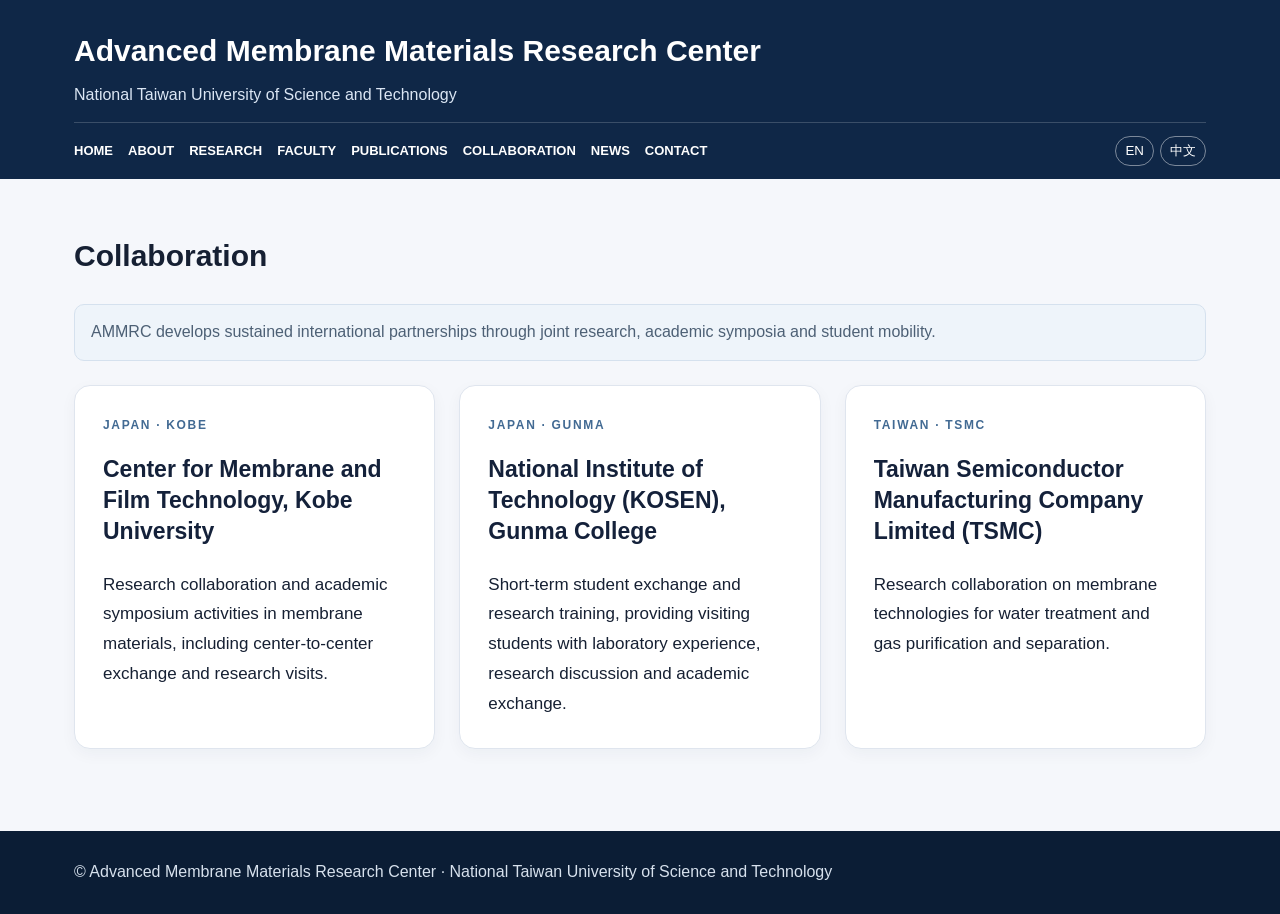
==== commit d51c99ab: "fix: update Kobe collaboration center full name" ====
--- a/collaboration.html
+++ b/collaboration.html
@@ -1 +1 @@
-<!doctype html><html lang="en"><head><meta charset="utf-8"><meta name="viewport" content="width=device-width,initial-scale=1"><title>Collaboration | AMMRC</title><link rel="stylesheet" href="style.css?v=20261004-collaboration-2"></head><body><header class="top"><div class="wrap"><div class="brand"><h1 data-i18n="brand">Advanced Membrane Materials Research Center</h1><p data-i18n="affiliation">National Taiwan University of Science and Technology</p></div><nav class="nav"><a href="index.html" data-i18n="navHome">HOME</a><a href="about.html" data-i18n="navAbout">ABOUT</a><a href="research.html" data-i18n="navResearch">RESEARCH</a><a href="faculty.html" data-i18n="navFaculty">FACULTY</a><a href="publications.html" data-i18n="navPublications">PUBLICATIONS</a><a href="collaboration.html" data-i18n="navCollaboration">COLLABORATION</a><a href="news.html" data-i18n="navNews">NEWS</a><a href="contact.html" data-i18n="navContact">CONTACT</a><span class="lang-toggle"><button data-lang="en">EN</button><button data-lang="zh">中文</button></span></nav></div></header><section class="section collaboration-page"><div class="wrap"><h2 data-i18n="collaborationTitle">Collaboration</h2><div class="notice" data-i18n="collaborationText"></div><div class="collaboration-grid"><article class="card collaboration-card"><p class="eyebrow">JAPAN · KOBE</p><h3 data-i18n="kobeTitle">Kobe Membrane Materials Center</h3><p data-i18n="kobeText">Research collaboration and academic symposium activities in membrane materials, including center-to-center exchange and research visits.</p></article><article class="card collaboration-card"><p class="eyebrow">JAPAN · GUNMA</p><h3 data-i18n="gunmaTitle">National Institute of Technology (KOSEN), Gunma College</h3><p data-i18n="gunmaText">Short-term student exchange and research training, providing visiting students with laboratory experience, research discussion and academic exchange.</p></article><article class="card collaboration-card"><p class="eyebrow">TAIWAN · TSMC</p><h3 data-i18n="industryTitle">Taiwan Semiconductor Manufacturing Company Limited (TSMC)</h3><p data-i18n="industryText">Research collaboration on membrane technologies for water treatment and gas purification and separation.</p></article></div></div></section><footer class="footer"><div class="wrap">© Advanced Membrane Materials Research Center · National Taiwan University of Science and Technology</div></footer><script src="language.js?v=20261004-tsmc-fullname-1"></script></body></html>+<!doctype html><html lang="en"><head><meta charset="utf-8"><meta name="viewport" content="width=device-width,initial-scale=1"><title>Collaboration | AMMRC</title><link rel="stylesheet" href="style.css?v=20261004-collaboration-2"></head><body><header class="top"><div class="wrap"><div class="brand"><h1 data-i18n="brand">Advanced Membrane Materials Research Center</h1><p data-i18n="affiliation">National Taiwan University of Science and Technology</p></div><nav class="nav"><a href="index.html" data-i18n="navHome">HOME</a><a href="about.html" data-i18n="navAbout">ABOUT</a><a href="research.html" data-i18n="navResearch">RESEARCH</a><a href="faculty.html" data-i18n="navFaculty">FACULTY</a><a href="publications.html" data-i18n="navPublications">PUBLICATIONS</a><a href="collaboration.html" data-i18n="navCollaboration">COLLABORATION</a><a href="news.html" data-i18n="navNews">NEWS</a><a href="contact.html" data-i18n="navContact">CONTACT</a><span class="lang-toggle"><button data-lang="en">EN</button><button data-lang="zh">中文</button></span></nav></div></header><section class="section collaboration-page"><div class="wrap"><h2 data-i18n="collaborationTitle">Collaboration</h2><div class="notice" data-i18n="collaborationText"></div><div class="collaboration-grid"><article class="card collaboration-card"><p class="eyebrow">JAPAN · KOBE</p><h3 data-i18n="kobeTitle">Center for Membrane and Film Technology, Kobe University</h3><p data-i18n="kobeText">Research collaboration and academic symposium activities in membrane materials, including center-to-center exchange and research visits.</p></article><article class="card collaboration-card"><p class="eyebrow">JAPAN · GUNMA</p><h3 data-i18n="gunmaTitle">National Institute of Technology (KOSEN), Gunma College</h3><p data-i18n="gunmaText">Short-term student exchange and research training, providing visiting students with laboratory experience, research discussion and academic exchange.</p></article><article class="card collaboration-card"><p class="eyebrow">TAIWAN · TSMC</p><h3 data-i18n="industryTitle">Taiwan Semiconductor Manufacturing Company Limited (TSMC)</h3><p data-i18n="industryText">Research collaboration on membrane technologies for water treatment and gas purification and separation.</p></article></div></div></section><footer class="footer"><div class="wrap">© Advanced Membrane Materials Research Center · National Taiwan University of Science and Technology</div></footer><script src="language.js?v=20261004-kobe-fullname-1"></script></body></html>
